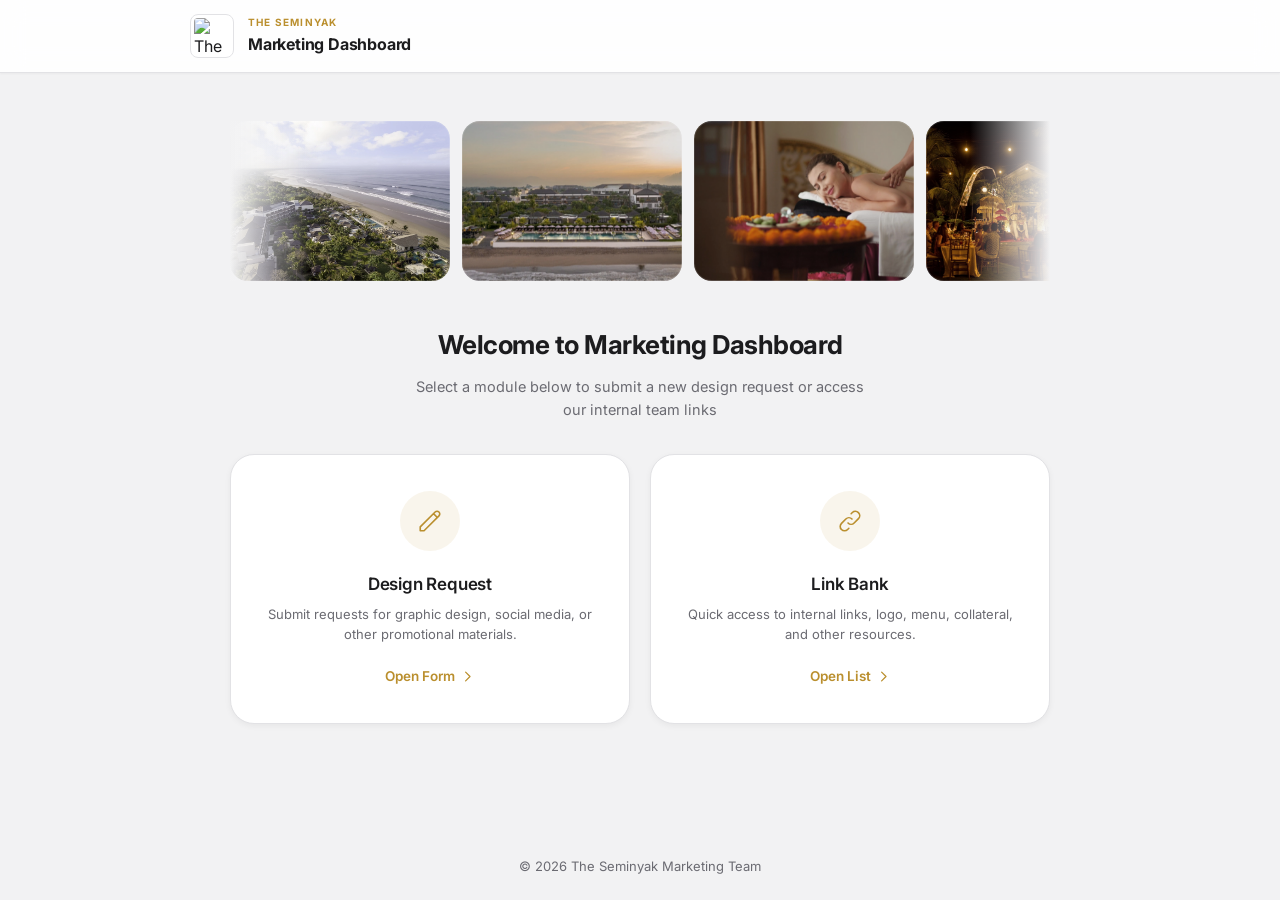
==== index.html @ 3591ff64 "Add files via upload" ====
<!DOCTYPE html>
<html lang="en">
<head>
  <meta charset="UTF-8">
  <meta name="viewport" content="width=device-width, initial-scale=1.0">
  <title>Home - Marketing The Seminyak</title>
  <link rel="preconnect" href="https://fonts.googleapis.com">
  <link href="https://fonts.googleapis.com/css2?family=Inter:wght@400;500;600;700&display=swap" rel="stylesheet">
  <link rel="stylesheet" href="styles.css">
  <style>
    .gallery-section {
      margin-bottom: 44px;
      overflow: hidden;
      position: relative;
    }

    .gallery-track {
      display: flex;
      gap: 12px;
      width: max-content;
      animation: marquee 28s linear infinite;
    }

    .gallery-track:hover {
      animation-play-state: paused;
    }

    @keyframes marquee {
      0%   { transform: translateX(0); }
      100% { transform: translateX(-50%); }
    }

    .gallery-card {
      flex-shrink: 0;
      width: 220px;
      height: 160px;
      border-radius: 18px;
      overflow: hidden;
      position: relative;
      cursor: pointer;
    }

    .gallery-card img {
      width: 100%;
      height: 100%;
      object-fit: cover;
      display: block;
      transition: transform 0.6s cubic-bezier(0.23, 1, 0.32, 1),
                  filter 0.6s ease;
      filter: saturate(0.85);
      will-change: transform;
    }

    .gallery-card:hover img {
      transform: scale(1.1);
      filter: saturate(1.15) brightness(1.05);
    }

    .gallery-card::after {
      content: '';
      position: absolute;
      inset: 0;
      border-radius: 18px;
      border: 1px solid rgba(255,255,255,0.12);
      pointer-events: none;
      transition: border-color 0.4s ease;
    }

    .gallery-card:hover::after {
      border-color: rgba(186,143,46,0.5);
    }

    .gallery-section::before,
    .gallery-section::after {
      content: '';
      position: absolute;
      top: 0; bottom: 0;
      width: 80px;
      z-index: 2;
      pointer-events: none;
    }

    .gallery-section::before {
      left: 0;
      background: linear-gradient(to right, var(--bg), transparent);
    }

    .gallery-section::after {
      right: 0;
      background: linear-gradient(to left, var(--bg), transparent);
    }

    .home-container {
      max-width: 820px;
      width: 100%;
      margin: 0 auto;
    }

    .home-header {
      margin-bottom: 32px;
      text-align: center;
    }

    .home-title {
      font-size: 26px;
      font-weight: 700;
      color: var(--text);
      letter-spacing: -0.5px;
      margin-bottom: 10px;
    }

    .home-subtitle {
      font-size: 14.5px;
      color: var(--text-muted);
      line-height: 1.6;
      max-width: 460px;
      margin: 0 auto;
    }

    .nav-grid {
      display: grid;
      grid-template-columns: repeat(2, 1fr);
      gap: 20px;
    }

    .nav-card {
      background: var(--surface);
      border-radius: var(--radius-xl);
      padding: 36px 28px;
      border: 1px solid var(--border);
      box-shadow: var(--shadow-sm);
      transition: all var(--transition);
      text-decoration: none;
      display: flex;
      flex-direction: column;
      align-items: center;
      text-align: center;
      cursor: pointer;
    }

    .nav-card:hover {
      border-color: var(--gold);
      box-shadow: var(--shadow-md);
      transform: translateY(-4px);
    }

    .nav-icon {
      width: 60px;
      height: 60px;
      border-radius: 50%;
      background: var(--gold-tint);
      color: var(--gold);
      display: flex;
      align-items: center;
      justify-content: center;
      margin-bottom: 20px;
      transition: all var(--transition);
    }

    .nav-card:hover .nav-icon {
      background: var(--gold);
      color: #fff;
    }

    .nav-card h2 {
      font-size: 17px;
      color: var(--text);
      margin-bottom: 8px;
      font-weight: 600;
      letter-spacing: -0.2px;
    }

    .nav-card p {
      font-size: 13px;
      color: var(--text-muted);
      margin-bottom: 22px;
      line-height: 1.5;
    }

    .action-text {
      font-size: 13.5px;
      font-weight: 600;
      color: var(--gold);
      display: flex;
      align-items: center;
      gap: 5px;
      margin-top: auto;
    }

    .nav-card:hover .action-text { color: var(--gold-hover); }

    @media (max-width: 600px) {
      .gallery-card { width: 160px; height: 120px; }
      .nav-grid { grid-template-columns: 1fr; }
      .home-title { font-size: 22px; }
    }
  </style>
</head>
<body>

  <header>
    <div class="header-content">
      <img src="https://cdn-5d8995b3f911c90950a6130b.closte.com/wp-content/uploads/2024/08/the-seminyak-logo-aug24v1.png" alt="The Seminyak Logo">
      <div class="brand-block">
        <span class="brand-eyebrow">The Seminyak</span>
        <span class="brand-name">Marketing Dashboard</span>
      </div>
    </div>
  </header>

  <main>
    <div class="home-container">

      <div class="gallery-section">
        <div class="gallery-track" id="galleryTrack"></div>
      </div>

      <div class="home-header">
        <h1 class="home-title">Welcome to Marketing Dashboard</h1>
        <p class="home-subtitle">Select a module below to submit a new design request or access our internal team links</p>
      </div>

      <div class="nav-grid">
        <a href="design.html" class="nav-card">
          <div class="nav-icon">
            <svg width="26" height="26" fill="none" viewBox="0 0 24 24" stroke="currentColor">
              <path stroke-linecap="round" stroke-linejoin="round" stroke-width="1.5" d="M15.232 5.232l3.536 3.536m-2.036-5.036a2.5 2.5 0 113.536 3.536L6.5 21.036H3v-3.572L16.732 3.732z" />
            </svg>
          </div>
          <h2>Design Request</h2>
          <p>Submit requests for graphic design, social media, or other promotional materials.</p>
          <span class="action-text">
            Open Form
            <svg width="15" height="15" fill="none" viewBox="0 0 24 24" stroke="currentColor"><path stroke-linecap="round" stroke-linejoin="round" stroke-width="2" d="M9 5l7 7-7 7"/></svg>
          </span>
        </a>

        <a href="link.html" class="nav-card">
          <div class="nav-icon">
            <svg width="26" height="26" fill="none" viewBox="0 0 24 24" stroke="currentColor">
              <path stroke-linecap="round" stroke-linejoin="round" stroke-width="1.5" d="M13.828 10.172a4 4 0 00-5.656 0l-4 4a4 4 0 105.656 5.656l1.102-1.101m-.758-4.899a4 4 0 005.656 0l4-4a4 4 0 00-5.656-5.656l-1.1 1.1" />
            </svg>
          </div>
          <h2>Link Bank</h2>
          <p>Quick access to internal links, logo, menu, collateral, and other resources.</p>
          <span class="action-text">
            Open List
            <svg width="15" height="15" fill="none" viewBox="0 0 24 24" stroke="currentColor"><path stroke-linecap="round" stroke-linejoin="round" stroke-width="2" d="M9 5l7 7-7 7"/></svg>
          </span>
        </a>
      </div>

    </div>
  </main>

  <footer>
    <span>&copy; 2026 The Seminyak Marketing Team</span>
  </footer>

  <div id="toast"></div>

  <script>
    const BASE_URL = 'https://ygyg17.github.io/Design-req/images/';
    const files = ['Image01.webp','Image02.webp','Image03.webp','Image04.webp','Image05.webp','Image06.webp','Image07.webp'];
    const track = document.getElementById('galleryTrack');

    [...files, ...files].forEach((file, i) => {
      const card = document.createElement('div');
      card.className = 'gallery-card';
      card.innerHTML = `<img src="${BASE_URL}${file}" alt="" loading="${i < 4 ? 'eager' : 'lazy'}">`;
      track.appendChild(card);
    });
  </script>

</body>
</html>
---- styles.css ----
/* ══════════════════════════════════════════════════════════════
   THE SEMINYAK — GRAPHIC DESIGN FORM
   styles.css
   ══════════════════════════════════════════════════════════════ */

/* ── Brand Tokens ─────────────────────────────────────────── */
:root {
  --bg:              #f2f2f3;
  --surface:         #ffffff;
  --surface-raised:  #fafafa;

  --text:            #1c1c1e;
  --text-muted:      #6b6b72;
  --text-subtle:     #a0a0a8;

  --border:          #e2e2e5;
  --border-focus:    #BA8F2E;

  --gold:            #BA8F2E;
  --gold-hover:      #9c7726;
  --gold-active:     #836320;
  --gold-tint:       rgba(186, 143, 46, 0.09);
  --gold-tint-hover: rgba(186, 143, 46, 0.16);
  --gold-shadow:     rgba(186, 143, 46, 0.28);

  --success:         #3a7d5a;
  --success-bg:      #edf3ef;
  --success-border:  #c4d9cc;
  --error:           #a03030;
  --error-bg:        #f5eded;
  --error-border:    #dbbfbf;
  --warning:         #7a6020;
  --warning-bg:      #f5f0e8;
  --warning-border:  #ddd0ae;

  --radius-sm:       8px;
  --radius:          12px;
  --radius-lg:       18px;
  --radius-xl:       24px;

  --shadow-xs: 0 1px 2px rgba(0,0,0,0.04);
  --shadow-sm: 0 2px 6px rgba(0,0,0,0.05);
  --shadow-md: 0 8px 24px rgba(0,0,0,0.06), 0 2px 6px rgba(0,0,0,0.04);

  --transition: 0.2s ease;
}

/* ── Reset ────────────────────────────────────────────────── */
*, *::before, *::after { box-sizing: border-box; margin: 0; padding: 0; }

body {
  font-family: 'Inter', system-ui, -apple-system, sans-serif;
  background-color: var(--bg);
  color: var(--text);
  line-height: 1.55;
  min-height: 100vh;
  display: flex;
  flex-direction: column;
  -webkit-font-smoothing: antialiased;
}

/* ── Header ───────────────────────────────────────────────── */
header {
  background: rgba(255, 255, 255, 0.92);
  backdrop-filter: blur(12px);
  -webkit-backdrop-filter: blur(12px);
  border-bottom: 1px solid var(--border);
  padding: 14px 5%;
  position: sticky;
  top: 0;
  z-index: 200;
  box-shadow: var(--shadow-xs);
}

.header-content {
  max-width: 900px;
  margin: 0 auto;
  display: flex;
  align-items: center;
  gap: 14px;
}

.header-content img {
  width: 44px;
  height: 44px;
  object-fit: contain;
  border-radius: var(--radius-sm);
  border: 1px solid var(--border);
  padding: 3px;
  background: var(--surface);
  flex-shrink: 0;
}

.brand-block {
  display: flex;
  flex-direction: column;
  gap: 1px;
}

.brand-eyebrow {
  font-size: 10px;
  font-weight: 700;
  text-transform: uppercase;
  letter-spacing: 1.2px;
  color: var(--gold);
}

.brand-name {
  font-size: 16px;
  font-weight: 700;
  color: var(--text);
  letter-spacing: -0.2px;
}

/* ── Main ─────────────────────────────────────────────────── */
main {
  flex: 1;
  padding: 48px 20px;
  display: flex;
  justify-content: center;
  align-items: flex-start;
}

/* ── Card ─────────────────────────────────────────────────── */
.card {
  background: var(--surface);
  width: 100%;
  max-width: 680px;
  padding: 44px 48px;
  border-radius: var(--radius-xl);
  box-shadow: var(--shadow-md);
  border: 1px solid rgba(0,0,0,0.04);
}

/* ── Card Heading ─────────────────────────────────────────── */
.card-heading {
  margin-bottom: 28px;
}

.card-title {
  font-size: 20px;
  font-weight: 600;
  color: var(--text);
  letter-spacing: -0.3px;
  line-height: 1.25;
  margin-bottom: 5px;
}

.card-subtitle {
  font-size: 13.5px;
  color: var(--text-muted);
  line-height: 1.5;
  font-weight: 400;
}

/* ── Notice ───────────────────────────────────────────────── */
.notice {
  background: var(--gold-tint);
  color: var(--gold-hover);
  padding: 14px 18px;
  border-radius: var(--radius);
  font-size: 13.5px;
  font-weight: 500;
  margin-bottom: 32px;
  border-left: 3px solid var(--gold);
  display: flex;
  align-items: center;
  gap: 10px;
  line-height: 1.45;
}

.notice svg { flex-shrink: 0; }

/* ── Form Layout ──────────────────────────────────────────── */
.form-row {
  display: grid;
  grid-template-columns: 1fr 1fr;
  gap: 0 20px;
}

.form-group {
  margin-bottom: 22px;
  position: relative;
}

label {
  display: block;
  font-size: 13px;
  font-weight: 600;
  color: var(--text);
  margin-bottom: 7px;
  letter-spacing: 0.1px;
}

.req { color: var(--error); margin-left: 1px; }

.field-hint {
  font-size: 12px;
  color: var(--text-muted);
  margin-bottom: 8px;
  margin-top: -2px;
}

.field-error {
  display: block;
  font-size: 12px;
  color: var(--error);
  font-weight: 500;
  margin-top: 5px;
  min-height: 16px;
}

/* ── Inputs ───────────────────────────────────────────────── */
input[type="text"],
input[type="email"],
input[type="date"],
input[type="password"],
textarea {
  width: 100%;
  padding: 12px 14px;
  border: 1.5px solid var(--border);
  border-radius: var(--radius);
  font-family: inherit;
  font-size: 14.5px;
  color: var(--text);
  background: var(--surface-raised);
  transition: border-color var(--transition), box-shadow var(--transition), background var(--transition);
  appearance: none;
  -webkit-appearance: none;
}

input:focus,
textarea:focus {
  border-color: var(--border-focus);
  background: var(--surface);
  outline: none;
  box-shadow: 0 0 0 3.5px var(--gold-tint);
}

input::placeholder,
textarea::placeholder { color: var(--text-subtle); }

textarea {
  resize: vertical;
  min-height: 110px;
  line-height: 1.6;
}

/* ── Select ───────────────────────────────────────────────── */
.select-wrapper {
  position: relative;
}

select {
  width: 100%;
  padding: 12px 38px 12px 14px;
  border: 1.5px solid var(--border);
  border-radius: var(--radius);
  font-family: inherit;
  font-size: 14.5px;
  color: var(--text);
  background: var(--surface-raised);
  cursor: pointer;
  appearance: none;
  -webkit-appearance: none;
  transition: border-color var(--transition), box-shadow var(--transition), background var(--transition);
}

select:focus {
  border-color: var(--border-focus);
  background: var(--surface);
  outline: none;
  box-shadow: 0 0 0 3.5px var(--gold-tint);
}

.select-arrow {
  position: absolute;
  right: 12px;
  top: 50%;
  transform: translateY(-50%);
  pointer-events: none;
  color: var(--text-muted);
}

/* ── File Upload ──────────────────────────────────────────── */
.file-drop-area {
  position: relative;
  display: flex;
  flex-direction: column;
  align-items: center;
  justify-content: center;
  gap: 4px;
  padding: 30px 20px;
  border: 2px dashed var(--border);
  border-radius: var(--radius-lg);
  background: var(--surface-raised);
  transition: all var(--transition);
  cursor: pointer;
  text-align: center;
}

.file-drop-area:hover,
.file-drop-area.dragover {
  border-color: var(--gold);
  background: var(--gold-tint);
}

.file-drop-area.has-file {
  border-style: solid;
  border-color: var(--gold);
  background: var(--gold-tint);
}

.file-drop-area input[type="file"] {
  position: absolute;
  inset: 0;
  width: 100%;
  height: 100%;
  opacity: 0;
  cursor: pointer;
  border: none;
  padding: 0;
  border-radius: 0;
  background: transparent;
  box-shadow: none;
}

.file-icon {
  color: var(--gold);
  margin-bottom: 4px;
  line-height: 1;
}

.file-msg {
  font-size: 14px;
  font-weight: 600;
  color: var(--gold);
  word-break: break-all;
}

.file-submsg {
  font-size: 12px;
  color: var(--text-muted);
}

/* ── Button ───────────────────────────────────────────────── */
button {
  background: var(--gold);
  color: #fff;
  border: none;
  padding: 14px 20px;
  border-radius: var(--radius);
  font-family: inherit;
  font-size: 15px;
  font-weight: 600;
  cursor: pointer;
  display: inline-flex;
  align-items: center;
  justify-content: center;
  gap: 8px;
  width: 100%;
  margin-top: 8px;
  transition: background var(--transition), transform var(--transition), box-shadow var(--transition);
  box-shadow: 0 3px 12px var(--gold-shadow);
  letter-spacing: 0.1px;
}

button:hover:not(:disabled) {
  background: var(--gold-hover);
  transform: translateY(-1px);
  box-shadow: 0 5px 16px var(--gold-shadow);
}

button:active:not(:disabled) {
  background: var(--gold-active);
  transform: translateY(0);
}

button:disabled {
  opacity: 0.65;
  cursor: not-allowed;
  transform: none !important;
}

.btn-outline {
  background: transparent;
  color: var(--text);
  border: 1.5px solid var(--border);
  box-shadow: none;
  font-size: 13.5px;
  padding: 9px 16px;
  width: auto;
  margin-top: 0;
}

.btn-outline:hover:not(:disabled) {
  background: var(--surface-raised);
  border-color: var(--text-muted);
  transform: none;
  box-shadow: none;
}

.logout-btn {
  color: var(--error);
  border-color: var(--error-border);
  background: var(--error-bg);
}

.logout-btn:hover:not(:disabled) {
  background: #ede4e4;
  border-color: #c9a8a8;
}

.btn-action {
  background: var(--gold-tint);
  color: var(--gold-hover);
  border: 1.5px solid rgba(186, 143, 46, 0.25);
  box-shadow: none;
  font-size: 12.5px;
  font-weight: 600;
  padding: 6px 12px;
  border-radius: var(--radius-sm);
  width: auto;
  margin-top: 0;
}

.btn-action:hover:not(:disabled) {
  background: var(--gold-tint-hover);
  transform: none;
  box-shadow: none;
}

.link-btn {
  background: none;
  color: var(--gold);
  border: none;
  box-shadow: none;
  padding: 0;
  width: auto;
  margin: 0;
  font-size: inherit;
  font-weight: 600;
  text-decoration: underline;
  display: inline;
  cursor: pointer;
}

.link-btn:hover { color: var(--gold-hover); transform: none; box-shadow: none; }

/* ── Spinner ──────────────────────────────────────────────── */
.spinner {
  display: none;
  width: 17px;
  height: 17px;
  border: 2.5px solid rgba(255,255,255,0.35);
  border-radius: 50%;
  border-top-color: #fff;
  animation: spin 0.75s linear infinite;
  flex-shrink: 0;
}

@keyframes spin { to { transform: rotate(360deg); } }

/* ── Toast ────────────────────────────────────────────────── */
#toast {
  position: fixed;
  bottom: -100px;
  left: 50%;
  transform: translateX(-50%);
  background: #18181b;
  color: #fff;
  padding: 13px 22px;
  border-radius: 50px;
  font-size: 13.5px;
  font-weight: 500;
  box-shadow: 0 8px 28px rgba(0,0,0,0.18);
  transition: bottom 0.38s cubic-bezier(0.68, -0.55, 0.265, 1.55);
  z-index: 1000;
  white-space: nowrap;
}

#toast.show    { bottom: 28px; }
#toast.success { background: var(--success); }
#toast.error   { background: var(--error); }

/* ── Footer ───────────────────────────────────────────────── */
footer {
  text-align: center;
  padding: 24px;
  color: var(--text-muted);
  font-size: 13px;
  display: flex;
  align-items: center;
  justify-content: center;
  gap: 16px;
}

footer a {
  color: var(--gold);
  text-decoration: none;
  font-weight: 600;
}

footer a:hover { text-decoration: underline; }

/* ═══════════════════════════════════════════════════════════
   ADMIN DASHBOARD
   ══════════════════════════════════════════════════════════ */

/* ── Login Card ───────────────────────────────────────────── */
.login-card {
  max-width: 440px;
  margin: 0 auto;
}

/* ── Dashboard Card ───────────────────────────────────────── */
.dashboard-card {
  max-width: 1040px;
  padding: 36px 40px;
}

.dashboard-header {
  display: flex;
  align-items: flex-start;
  justify-content: space-between;
  gap: 16px;
  margin-bottom: 24px;
  flex-wrap: wrap;
}

.dashboard-title {
  font-size: 18px;
  font-weight: 600;
  color: var(--text);
  letter-spacing: -0.2px;
  margin-bottom: 2px;
}

.dashboard-subtitle {
  font-size: 13px;
  color: var(--text-muted);
}

.dashboard-controls {
  display: flex;
  align-items: center;
  gap: 10px;
  flex-wrap: wrap;
}

.filter-select {
  width: 160px;
}

.filter-select select {
  padding: 9px 36px 9px 12px;
  font-size: 13.5px;
  border-radius: var(--radius-sm);
}

/* ── Stats Strip ──────────────────────────────────────────── */
.stats-strip {
  display: flex;
  gap: 10px;
  margin-bottom: 20px;
  flex-wrap: wrap;
}

.stat-pill {
  display: flex;
  align-items: center;
  gap: 8px;
  padding: 8px 16px;
  border-radius: 50px;
  font-size: 13px;
  font-weight: 600;
  border: 1.5px solid;
}

.stat-pill--all     { background: var(--surface-raised); border-color: var(--border); color: var(--text-muted); }
.stat-pill--pending { background: var(--warning-bg); border-color: var(--warning-border); color: var(--warning); }
.stat-pill--done    { background: var(--success-bg); border-color: var(--success-border); color: var(--success); }

.stat-num   { font-size: 16px; font-weight: 700; }
.stat-label { font-size: 12px; font-weight: 500; opacity: 0.85; }

/* ── Table ────────────────────────────────────────────────── */
.table-wrapper {
  overflow-x: auto;
  border-radius: var(--radius-lg);
  border: 1px solid var(--border);
}

table {
  width: 100%;
  border-collapse: collapse;
  font-size: 13.5px;
  white-space: nowrap;
}

thead tr {
  background: var(--bg);
}

th, td {
  padding: 12px 16px;
  text-align: left;
  border-bottom: 1px solid var(--border);
}

th {
  font-size: 11.5px;
  font-weight: 700;
  text-transform: uppercase;
  letter-spacing: 0.6px;
  color: var(--text-muted);
}

tbody tr:last-child td { border-bottom: none; }

tbody tr:hover { background: var(--surface-raised); }

.table-state {
  text-align: center;
  padding: 36px 20px !important;
  color: var(--text-muted);
  font-size: 14px;
  white-space: normal;
  display: table-cell;
}

.table-state--error { color: var(--error); }

.table-hint {
  font-size: 12px;
  color: var(--text-subtle);
  margin-bottom: 10px;
}

.row-actions {
  display: flex;
  align-items: center;
  gap: 8px;
  flex-wrap: nowrap;
}

.action-cell { white-space: nowrap; }

/* ── Requester Cell ───────────────────────────────────────── */
.requester-cell {
  display: flex;
  flex-direction: column;
  gap: 2px;
}

.requester-name {
  font-weight: 600;
  color: var(--text);
}

.requester-email {
  font-size: 12px;
  color: var(--text-muted);
}

/* ── Date Cell ────────────────────────────────────────────── */
.date-cell { color: var(--text-muted); font-size: 13px; }

.date-cell.overdue { color: var(--error); font-weight: 600; }

/* ── Note Cell ────────────────────────────────────────────── */
.note-text {
  display: block;
  max-width: 240px;
  white-space: normal;
  word-break: break-word;
  font-size: 13px;
  color: var(--text-muted);
  line-height: 1.45;
}

/* ── File Link ────────────────────────────────────────────── */
.file-link {
  display: inline-flex;
  align-items: center;
  gap: 5px;
  color: var(--gold);
  text-decoration: none;
  font-weight: 600;
  font-size: 13px;
}

.file-link:hover { color: var(--gold-hover); text-decoration: underline; }

/* ── Badges ───────────────────────────────────────────────── */
.badge {
  display: inline-block;
  padding: 3px 10px;
  border-radius: 50px;
  font-size: 11.5px;
  font-weight: 700;
  letter-spacing: 0.2px;
  border: 1px solid;
}

.badge--pending {
  background: var(--warning-bg);
  color: var(--warning);
  border-color: var(--warning-border);
}

.badge--done {
  background: var(--success-bg);
  color: var(--success);
  border-color: var(--success-border);
}

/* ── Done Check ───────────────────────────────────────────── */
.done-check {
  display: inline-flex;
  align-items: center;
  gap: 5px;
  font-size: 12.5px;
  font-weight: 600;
  color: var(--success);
}

/* ── Loading Dots ─────────────────────────────────────────── */
.loading-dots {
  display: inline-flex;
  gap: 4px;
  margin-right: 8px;
  vertical-align: middle;
}

.loading-dots span {
  display: inline-block;
  width: 6px;
  height: 6px;
  background: var(--gold);
  border-radius: 50%;
  animation: bounce 1.2s infinite ease-in-out;
}

.loading-dots span:nth-child(2) { animation-delay: 0.15s; }
.loading-dots span:nth-child(3) { animation-delay: 0.3s; }

@keyframes bounce {
  0%, 80%, 100% { transform: scale(0.7); opacity: 0.5; }
  40%            { transform: scale(1);   opacity: 1; }
}

/* ── Error Field (Login) ──────────────────────────────────── */
#loginError {
  display: block;
  font-size: 13px;
  color: var(--error);
  font-weight: 500;
  margin-bottom: 10px;
  min-height: 18px;
}

/* ═══════════════════════════════════════════════════════════
   ADMIN HUB — extracted from inline styles
   ══════════════════════════════════════════════════════════ */

/* ── Header (admin variant) ──────────────────────────────── */
.admin-header-row {
  justify-content: space-between;
  width: 100%;
  max-width: 1040px;
}

.admin-header-brand {
  display: flex;
  align-items: center;
  gap: 14px;
}

.admin-clock {
  text-align: right;
  line-height: 1.4;
  display: flex;
  flex-direction: column;
  justify-content: center;
}

.admin-clock-date {
  font-size: 11px;
  font-weight: 600;
  color: var(--text-muted);
  text-transform: uppercase;
  letter-spacing: 0.5px;
}

.admin-clock-time {
  font-family: 'JetBrains Mono', monospace;
  font-size: 14px;
  font-weight: 700;
  color: var(--gold);
}

.admin-main { padding-top: 32px; }

.admin-dashboard-card { max-width: 1040px; width: 100%; }

/* ── Tab Bar ──────────────────────────────────────────────── */
.admin-tab-bar {
  display: flex;
  gap: 10px;
  margin-bottom: 28px;
  border-bottom: 1px solid var(--border);
  padding-bottom: 16px;
  flex-wrap: wrap;
}

.tab-btn {
  background: transparent;
  color: var(--text);
  border-color: var(--border);
  transition: background var(--transition), color var(--transition), border-color var(--transition);
}

.tab-btn--active {
  background: var(--gold) !important;
  color: #fff !important;
  border-color: var(--gold) !important;
}

.admin-logout-btn { margin-left: auto; }

/* ── Table variants ───────────────────────────────────────── */
.admin-table--clickable { cursor: pointer; }
.admin-table--static    { cursor: default; }

/* ── Link Bank ────────────────────────────────────────────── */
.link-bank-view { display: none; }

.link-form-panel {
  background: var(--surface-raised);
  border: 1px solid var(--border);
  border-radius: var(--radius);
  padding: 24px;
  margin-bottom: 28px;
}

.link-form-title {
  font-size: 15px;
  margin-bottom: 16px;
  display: flex;
  align-items: center;
  gap: 8px;
}

.title-accent-bar {
  display: block;
  width: 4px;
  height: 16px;
  background: var(--gold);
  border-radius: 2px;
}

.link-cat-row { display: flex; gap: 8px; }

.link-cat-add-btn { padding: 0 14px; width: auto; }

.link-url-group { margin-bottom: 16px; }

.link-form-actions {
  display: flex;
  gap: 10px;
  align-items: center;
}

.btn-inline { width: auto; padding: 10px 24px; margin-top: 0; }

.link-bank-header { margin-bottom: 16px; }

.link-filter-bar {
  display: flex;
  gap: 8px;
  flex-wrap: wrap;
  margin-bottom: 20px;
}

.link-tab-btn {
  transition: background var(--transition), color var(--transition), border-color var(--transition);
}

.link-tab-btn--active {
  background: var(--gold-tint) !important;
  color: var(--gold-hover) !important;
  border-color: rgba(186, 143, 46, 0.3) !important;
}

.link-url-cell {
  max-width: 260px;
  overflow: hidden;
  text-overflow: ellipsis;
  display: inline-block;
  white-space: nowrap;
}

.btn-action--copied {
  background: var(--success-bg) !important;
  color: var(--success) !important;
}

/* ── Modal ────────────────────────────────────────────────── */
.modal-overlay {
  display: none;
  position: fixed;
  inset: 0;
  background: rgba(0, 0, 0, 0.45);
  z-index: 500;
  align-items: center;
  justify-content: center;
  padding: 20px;
}

.modal-overlay.is-open { display: flex; }

.modal {
  background: var(--surface);
  border-radius: 18px;
  width: 100%;
  max-width: 560px;
  max-height: 90vh;
  overflow-y: auto;
  box-shadow: 0 24px 64px rgba(0, 0, 0, 0.18);
}

.modal-header {
  display: flex;
  align-items: flex-start;
  justify-content: space-between;
  gap: 16px;
  padding: 24px 28px 20px;
  border-bottom: 1px solid var(--border);
}

.modal-header-info { flex: 1; min-width: 0; }

.modal-title {
  font-size: 16px;
  font-weight: 600;
  color: var(--text);
  margin-bottom: 3px;
  white-space: nowrap;
  overflow: hidden;
  text-overflow: ellipsis;
}

.modal-meta { font-size: 12.5px; color: var(--text-muted); }

.modal-close-btn {
  padding: 4px;
  border: none;
  box-shadow: none;
  border-radius: 6px;
  cursor: pointer;
  background: transparent;
  color: var(--text-muted);
  width: auto;
  margin: 0;
  transition: background var(--transition), color var(--transition);
}

.modal-close-btn:hover {
  background: var(--surface-raised);
  color: var(--text);
  transform: none;
  box-shadow: none;
}

.modal-body {
  padding: 24px 28px;
  display: flex;
  flex-direction: column;
  gap: 20px;
}

.modal-grid {
  display: grid;
  grid-template-columns: 1fr 1fr;
  gap: 20px 24px;
}

.modal-field {
  display: flex;
  flex-direction: column;
  gap: 5px;
}

.modal-field-label {
  font-size: 11px;
  font-weight: 700;
  text-transform: uppercase;
  letter-spacing: 0.8px;
  color: var(--text-muted);
}

.modal-field-value {
  font-size: 14px;
  color: var(--text);
  word-break: break-word;
}

.modal-notes-value { line-height: 1.6; white-space: pre-wrap; }

.modal-files-field {
  display: none;
  flex-direction: column;
  gap: 5px;
}

.modal-file-list {
  display: flex;
  flex-direction: column;
  gap: 6px;
}

.modal-footer {
  display: flex;
  align-items: center;
  justify-content: space-between;
  gap: 12px;
  padding: 16px 28px 24px;
  border-top: 1px solid var(--border);
  flex-wrap: wrap;
}

.modal-footer-actions {
  display: flex;
  gap: 10px;
  flex-wrap: wrap;
}

.btn-delete {
  display: inline-flex;
  align-items: center;
  gap: 6px;
  background: transparent;
  color: var(--error);
  border: 1.5px solid var(--error-border);
  box-shadow: none;
  font-size: 12.5px;
  font-weight: 600;
  padding: 6px 12px;
  border-radius: var(--radius-sm);
  width: auto;
  margin: 0;
  transition: background var(--transition), transform var(--transition), box-shadow var(--transition);
}

.btn-delete:hover:not(:disabled) {
  background: var(--error-bg);
  transform: none;
  box-shadow: none;
}

/* ── Confirm Dialog ───────────────────────────────────────── */
.confirm-overlay {
  display: none;
  position: fixed;
  inset: 0;
  background: rgba(0, 0, 0, 0.55);
  z-index: 600;
  align-items: center;
  justify-content: center;
  padding: 20px;
}

.confirm-overlay.is-open { display: flex; }

.confirm-box {
  background: var(--surface);
  border-radius: 14px;
  width: 100%;
  max-width: 400px;
  padding: 28px;
  box-shadow: 0 24px 64px rgba(0, 0, 0, 0.2);
}

.confirm-icon {
  width: 44px;
  height: 44px;
  background: var(--error-bg);
  border-radius: 50%;
  display: flex;
  align-items: center;
  justify-content: center;
  margin-bottom: 16px;
  color: var(--error);
}

.confirm-title {
  font-size: 16px;
  font-weight: 600;
  color: var(--text);
  margin-bottom: 6px;
}

.confirm-text {
  font-size: 13.5px;
  color: var(--text-muted);
  line-height: 1.55;
  margin-bottom: 24px;
}

.confirm-actions {
  display: flex;
  gap: 10px;
  justify-content: flex-end;
}

.confirm-actions .btn-outline { padding: 10px 18px; }

.confirm-delete-btn {
  padding: 10px 18px;
  background: var(--error);
  color: #fff;
  border: none;
}

.confirm-delete-btn .spinner { border-top-color: #fff; }

/* ═══════════════════════════════════════════════════════════
   RESPONSIVE
   ══════════════════════════════════════════════════════════ */

@media (max-width: 720px) {
  .card {
    padding: 28px 24px;
    border-radius: var(--radius-lg);
  }

  .dashboard-card {
    padding: 24px 20px;
  }

  .form-row {
    grid-template-columns: 1fr;
  }

  .card-title { font-size: 22px; }

  .dashboard-header {
    flex-direction: column;
    align-items: flex-start;
  }

  .dashboard-controls {
    width: 100%;
  }

  .filter-select { width: 100%; }
  .btn-outline   { flex: 1; }

  .admin-header-row { flex-wrap: wrap; gap: 10px; }
  .modal-grid { grid-template-columns: 1fr; }
}

@media (max-width: 480px) {
  main { padding: 24px 14px; }
  .header-content img { width: 38px; height: 38px; }
  .brand-name { font-size: 15px; }
  footer { flex-direction: column; gap: 6px; }
}
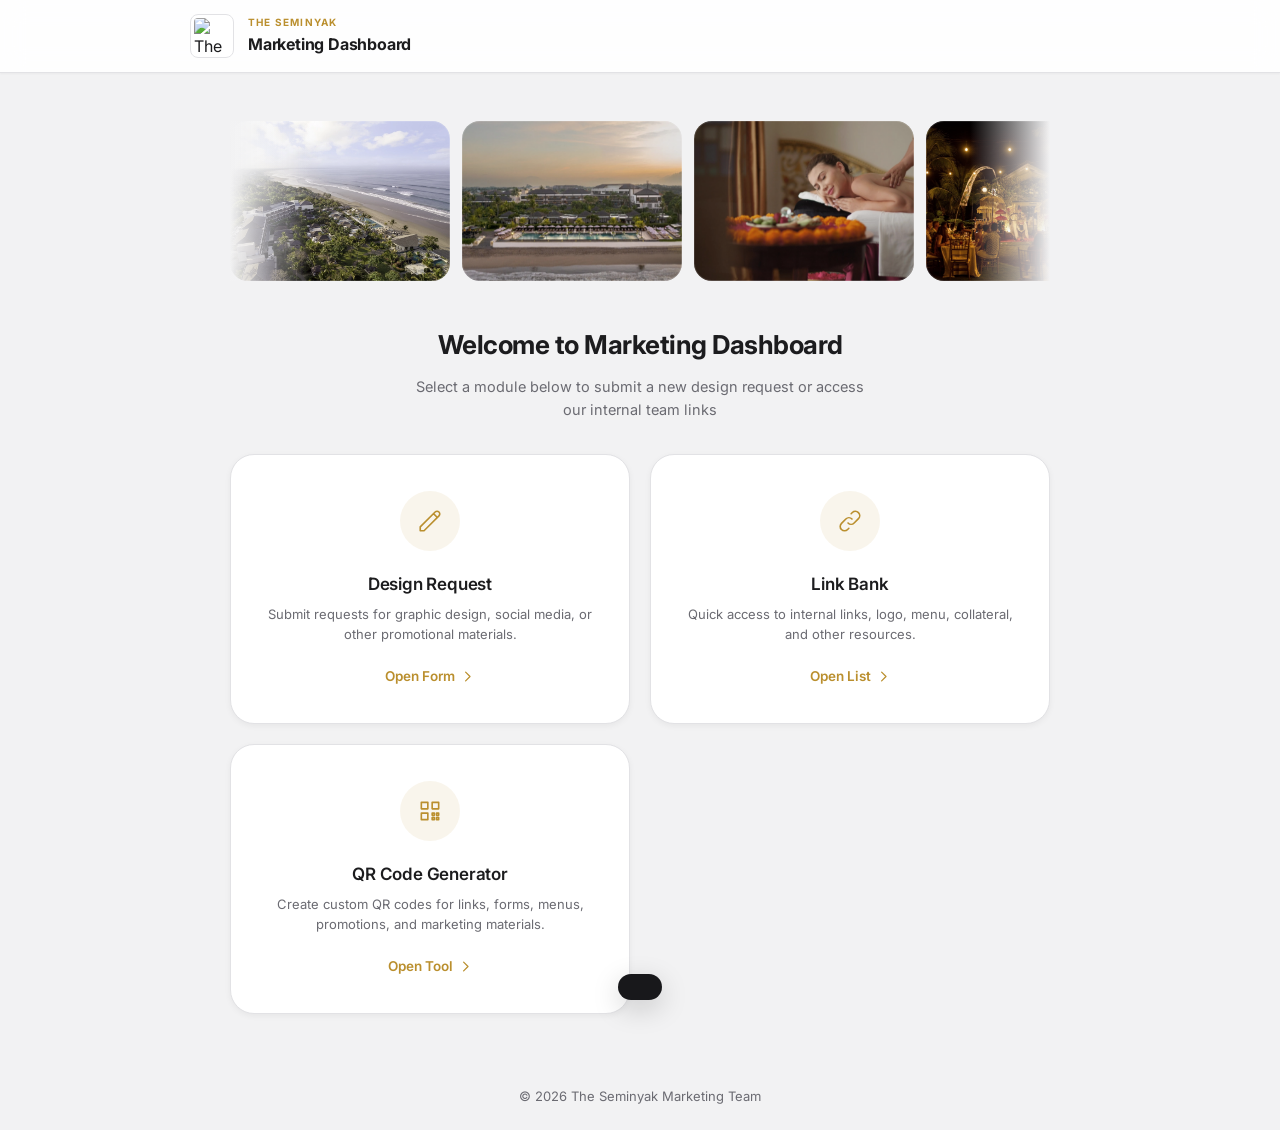
==== commit 617271ec: "Update index.html" ====
--- a/index.html
+++ b/index.html
@@ -248,6 +248,28 @@
             <svg width="15" height="15" fill="none" viewBox="0 0 24 24" stroke="currentColor"><path stroke-linecap="round" stroke-linejoin="round" stroke-width="2" d="M9 5l7 7-7 7"/></svg>
           </span>
         </a>
+
+        <a href="qr-generator.html" class="nav-card">
+  <div class="nav-icon">
+    <svg width="26" height="26" fill="none" viewBox="0 0 24 24" stroke="currentColor">
+      <path stroke-linecap="round" stroke-linejoin="round" stroke-width="1.5"
+        d="M4 4h6v6H4V4zM14 4h6v6h-6V4zM4 14h6v6H4v-6z" />
+      <path stroke-linecap="round" stroke-linejoin="round" stroke-width="1.5"
+        d="M14 14h2v2h-2v-2zM18 14h2v2h-2v-2zM14 18h2v2h-2v-2zM18 18h2v2h-2v-2z" />
+    </svg>
+  </div>
+
+  <h2>QR Code Generator</h2>
+
+  <p>Create custom QR codes for links, forms, menus, promotions, and marketing materials.</p>
+
+  <span class="action-text">
+    Open Tool
+    <svg width="15" height="15" fill="none" viewBox="0 0 24 24" stroke="currentColor">
+      <path stroke-linecap="round" stroke-linejoin="round" stroke-width="2" d="M9 5l7 7-7 7"/>
+    </svg>
+  </span>
+</a>
       </div>
 
     </div>
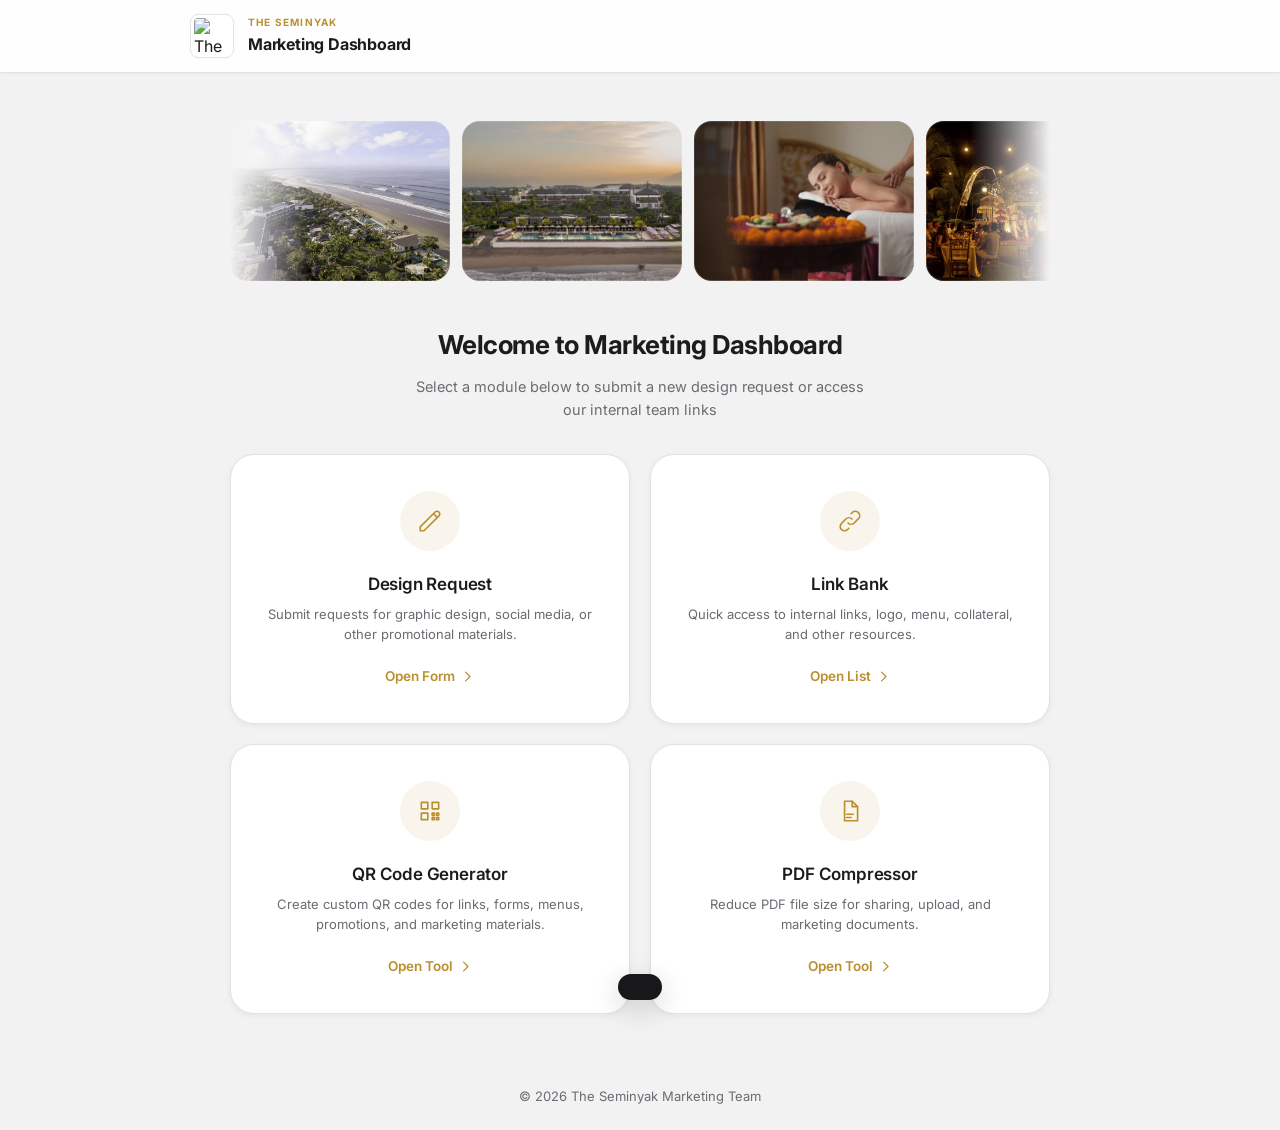
==== commit 7a823a30: "Update index.html" ====
--- a/index.html
+++ b/index.html
@@ -270,6 +270,26 @@
     </svg>
   </span>
 </a>
+
+<a href="pdf-compressor.html" class="nav-card">
+  <div class="nav-icon">
+    <svg width="26" height="26" fill="none" viewBox="0 0 24 24" stroke="currentColor">
+      <path stroke-linecap="round" stroke-linejoin="round" stroke-width="1.5" d="M7 3h7l5 5v13H7V3z" />
+      <path stroke-linecap="round" stroke-linejoin="round" stroke-width="1.5" d="M14 3v5h5M9 15h6M9 18h4" />
+    </svg>
+  </div>
+
+  <h2>PDF Compressor</h2>
+
+  <p>Reduce PDF file size for sharing, upload, and marketing documents.</p>
+
+  <span class="action-text">
+    Open Tool
+    <svg width="15" height="15" fill="none" viewBox="0 0 24 24" stroke="currentColor">
+      <path stroke-linecap="round" stroke-linejoin="round" stroke-width="2" d="M9 5l7 7-7 7"/>
+    </svg>
+  </span>
+</a>
       </div>
 
     </div>
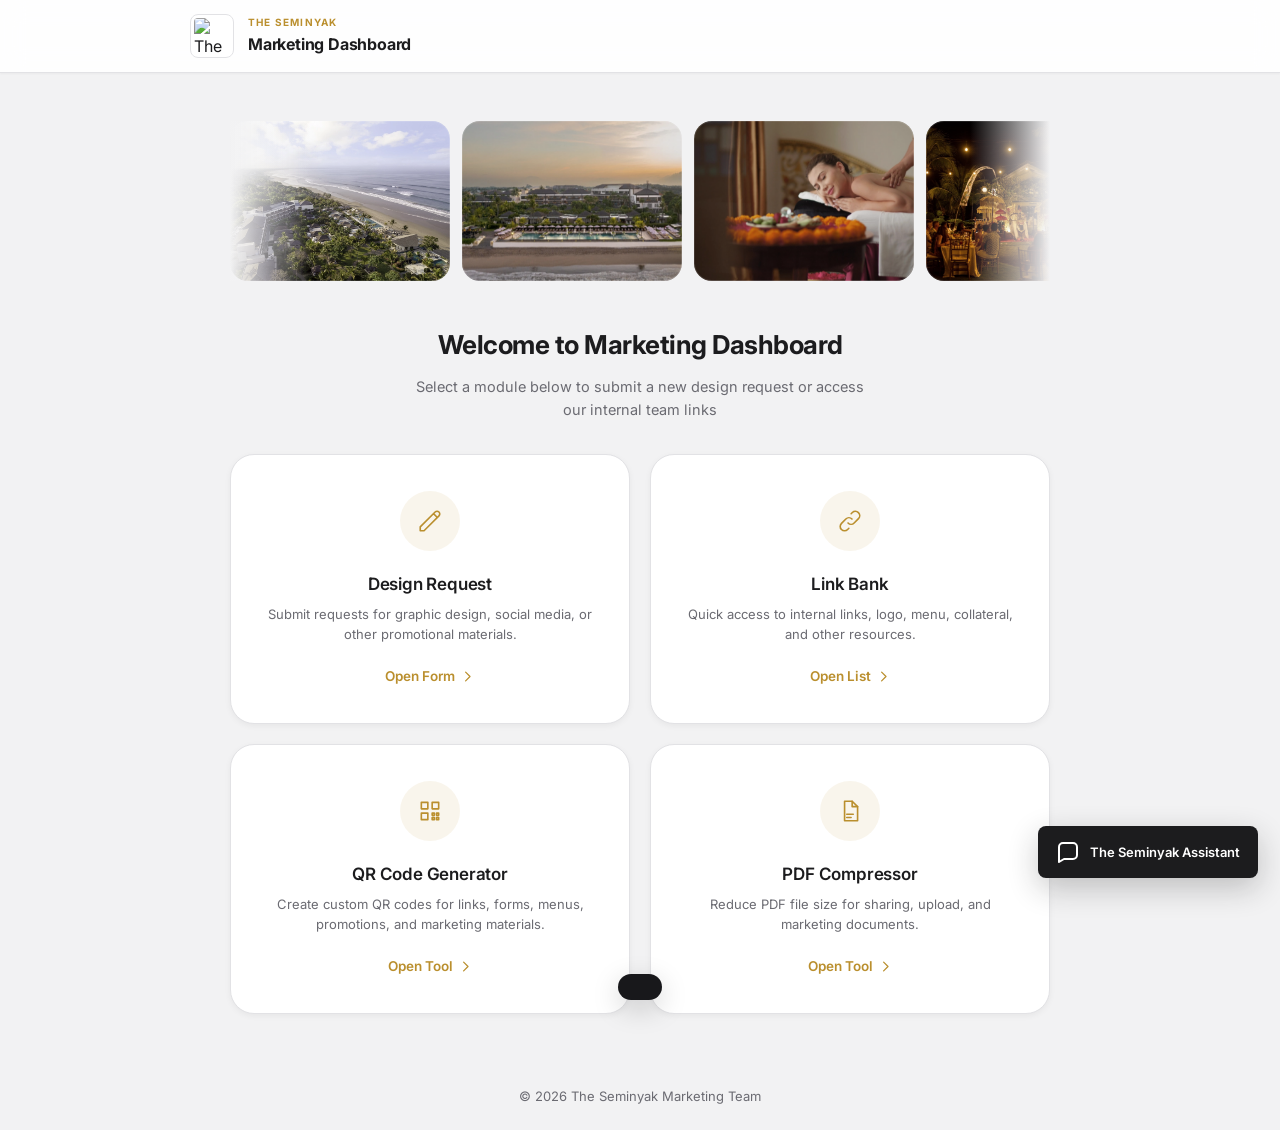
==== commit ccd9c1ec: "Add files via upload" ====
--- a/index.html
+++ b/index.html
@@ -314,5 +314,8 @@
     });
   </script>
 
+  <script src="config.js"></script>
+  <script src="ai-widget.js"></script>
+
 </body>
 </html>
--- a/styles.css
+++ b/styles.css
@@ -1167,3 +1167,230 @@
   .brand-name { font-size: 15px; }
   footer { flex-direction: column; gap: 6px; }
 }
+
+/* The Seminyak Assistant */
+.ai-assistant,
+.ai-assistant * {
+  box-sizing: border-box;
+  letter-spacing: 0;
+}
+
+.ai-assistant {
+  position: fixed;
+  z-index: 10000;
+  right: 22px;
+  bottom: 22px;
+  font-family: 'Inter', Arial, sans-serif;
+  color: #1c1c1e;
+}
+
+.ai-launcher {
+  min-height: 52px;
+  display: flex;
+  align-items: center;
+  justify-content: center;
+  gap: 10px;
+  padding: 0 18px;
+  border: 0;
+  border-radius: 8px;
+  background: #1c1c1e;
+  color: #fff;
+  box-shadow: 0 10px 30px rgba(28, 28, 30, 0.24);
+  font: inherit;
+  font-size: 13px;
+  font-weight: 600;
+  cursor: pointer;
+  transition: transform 160ms ease, background 160ms ease;
+}
+
+.ai-launcher:hover { background: #303033; transform: translateY(-1px); }
+.ai-launcher:focus-visible,
+.ai-close:focus-visible,
+.ai-send:focus-visible,
+.ai-suggestions button:focus-visible,
+.ai-input:focus-visible { outline: 3px solid rgba(186, 143, 46, 0.35); outline-offset: 2px; }
+.ai-launcher-close { display: none; }
+.ai-assistant.is-open .ai-launcher-chat,
+.ai-assistant.is-open .ai-launcher span { display: none; }
+.ai-assistant.is-open .ai-launcher-close { display: block; }
+.ai-assistant.is-open .ai-launcher { width: 52px; padding: 0; margin-left: auto; }
+
+.ai-panel {
+  position: absolute;
+  right: 0;
+  bottom: 64px;
+  width: min(380px, calc(100vw - 28px));
+  height: min(610px, calc(100vh - 110px));
+  min-height: 420px;
+  overflow: hidden;
+  border: 1px solid #e4e4e7;
+  border-radius: 8px;
+  background: #fff;
+  box-shadow: 0 20px 55px rgba(28, 28, 30, 0.2);
+}
+
+.ai-panel:not([hidden]) { display: flex; flex-direction: column; animation: ai-panel-in 180ms ease-out; }
+@keyframes ai-panel-in { from { opacity: 0; transform: translateY(8px); } to { opacity: 1; transform: translateY(0); } }
+
+.ai-header {
+  min-height: 68px;
+  flex: 0 0 auto;
+  display: flex;
+  align-items: center;
+  gap: 11px;
+  padding: 12px 14px;
+  border-bottom: 1px solid #ececef;
+  background: #fff;
+}
+
+.ai-avatar {
+  width: 40px;
+  height: 40px;
+  flex: 0 0 40px;
+  display: grid;
+  place-items: center;
+  border-radius: 50%;
+  background: #ba8f2e;
+  color: #fff;
+  font-family: Georgia, serif;
+  font-size: 20px;
+  font-weight: 700;
+}
+
+.ai-heading { min-width: 0; flex: 1; display: flex; flex-direction: column; gap: 3px; }
+.ai-heading strong { overflow: hidden; color: #1c1c1e; font-size: 14px; line-height: 1.25; text-overflow: ellipsis; white-space: nowrap; }
+.ai-heading span { display: flex; align-items: center; gap: 6px; color: #71717a; font-size: 11.5px; }
+.ai-heading i { width: 7px; height: 7px; border-radius: 50%; background: #22a06b; }
+
+.ai-close {
+  width: 36px;
+  height: 36px;
+  flex: 0 0 36px;
+  display: grid;
+  place-items: center;
+  padding: 0;
+  border: 0;
+  border-radius: 6px;
+  background: transparent;
+  color: #71717a;
+  cursor: pointer;
+}
+.ai-close:hover { background: #f4f4f5; color: #1c1c1e; }
+
+.ai-messages {
+  flex: 1 1 auto;
+  min-height: 0;
+  overflow-y: auto;
+  display: flex;
+  flex-direction: column;
+  gap: 12px;
+  padding: 18px 14px;
+  background: #f7f7f8;
+  scrollbar-width: thin;
+}
+
+.ai-message-row { display: flex; width: 100%; }
+.ai-message-user { justify-content: flex-end; }
+.ai-bubble {
+  max-width: 84%;
+  padding: 10px 12px;
+  border: 1px solid #e4e4e7;
+  border-radius: 8px;
+  background: #fff;
+  color: #303033;
+  font-size: 13px;
+  line-height: 1.55;
+  overflow-wrap: anywhere;
+  white-space: pre-wrap;
+}
+.ai-message-user .ai-bubble { border-color: #1c1c1e; background: #1c1c1e; color: #fff; }
+.ai-message-error .ai-bubble { border-color: #f1c7c7; background: #fff5f5; color: #9f2d2d; }
+.ai-bubble p { margin: 0; }
+.ai-bubble p + p { margin-top: 8px; }
+.ai-bubble br + p { margin-top: 2px; }
+.ai-bubble ul { margin: 7px 0; padding-left: 19px; }
+.ai-bubble li + li { margin-top: 5px; }
+.ai-bubble strong { font-weight: 700; color: inherit; }
+.ai-bubble a { color: #8a6519; font-weight: 600; text-decoration: underline; text-underline-offset: 2px; overflow-wrap: anywhere; }
+.ai-bubble a:hover { color: #5f4613; }
+
+.ai-typing { display: flex; align-items: center; gap: 4px; min-height: 38px; }
+.ai-typing span { width: 6px; height: 6px; border-radius: 50%; background: #8a8a91; animation: ai-dot 1.1s infinite ease-in-out; }
+.ai-typing span:nth-child(2) { animation-delay: 140ms; }
+.ai-typing span:nth-child(3) { animation-delay: 280ms; }
+@keyframes ai-dot { 0%, 60%, 100% { opacity: .35; transform: translateY(0); } 30% { opacity: 1; transform: translateY(-3px); } }
+
+.ai-suggestions {
+  flex: 0 0 auto;
+  display: flex;
+  gap: 7px;
+  overflow-x: auto;
+  padding: 10px 12px 5px;
+  border-top: 1px solid #ececef;
+  background: #fff;
+  scrollbar-width: none;
+}
+.ai-suggestions[hidden] { display: none; }
+.ai-suggestions::-webkit-scrollbar { display: none; }
+.ai-suggestions button {
+  min-height: 34px;
+  flex: 0 0 auto;
+  padding: 7px 10px;
+  border: 1px solid rgba(186, 143, 46, 0.45);
+  border-radius: 6px;
+  background: rgba(186, 143, 46, 0.07);
+  color: #76591d;
+  font: inherit;
+  font-size: 11.5px;
+  cursor: pointer;
+}
+.ai-suggestions button:hover { background: rgba(186, 143, 46, 0.14); }
+
+.ai-form { flex: 0 0 auto; display: flex; align-items: flex-end; gap: 8px; padding: 10px 12px; background: #fff; }
+.ai-input {
+  width: 100%;
+  min-height: 42px;
+  max-height: 96px;
+  resize: none;
+  padding: 10px 11px;
+  border: 1px solid #d4d4d8;
+  border-radius: 6px;
+  background: #fff;
+  color: #1c1c1e;
+  font: inherit;
+  font-size: 13px;
+  line-height: 20px;
+}
+.ai-input::placeholder { color: #929299; }
+.ai-input:focus { border-color: #ba8f2e; outline: none; }
+.ai-send {
+  width: 42px;
+  height: 42px;
+  flex: 0 0 42px;
+  display: grid;
+  place-items: center;
+  padding: 0;
+  border: 0;
+  border-radius: 6px;
+  background: #ba8f2e;
+  color: #fff;
+  cursor: pointer;
+}
+.ai-send:hover:not(:disabled) { background: #9c7726; }
+.ai-send:disabled { background: #d7d7da; cursor: not-allowed; }
+.ai-privacy { flex: 0 0 auto; margin: -2px 12px 9px; color: #85858c; font-size: 9.5px; line-height: 1.35; text-align: center; }
+
+@media (max-width: 560px) {
+  body.ai-chat-open { overflow: hidden; }
+  .ai-assistant { right: 14px; bottom: 14px; }
+  .ai-launcher { width: 52px; padding: 0; }
+  .ai-launcher span { display: none; }
+  .ai-panel { position: fixed; inset: 0; width: 100%; height: 100dvh; min-height: 0; border: 0; border-radius: 0; }
+  .ai-assistant.is-open .ai-launcher { display: none; }
+  .ai-header { padding-top: max(12px, env(safe-area-inset-top)); }
+  .ai-privacy { margin-bottom: max(9px, env(safe-area-inset-bottom)); }
+}
+
+@media (prefers-reduced-motion: reduce) {
+  .ai-panel:not([hidden]), .ai-typing span { animation: none; }
+}
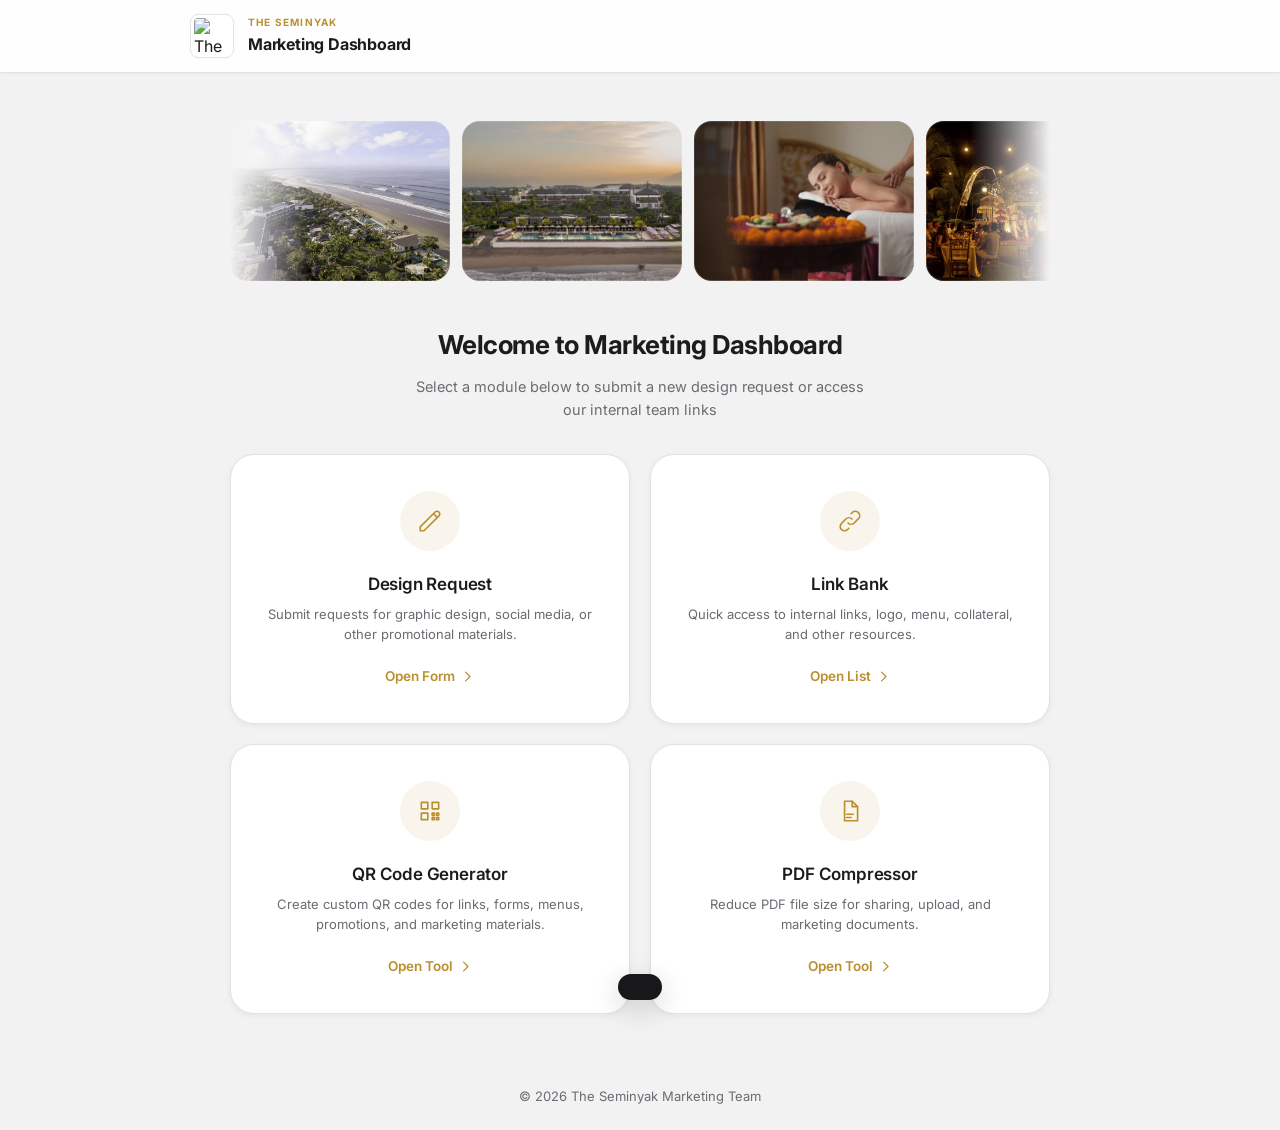
==== commit b55b71f7: "Update index.html" ====
--- a/index.html
+++ b/index.html
@@ -314,8 +314,5 @@
     });
   </script>
 
-  <script src="config.js"></script>
-  <script src="ai-widget.js"></script>
-
 </body>
 </html>
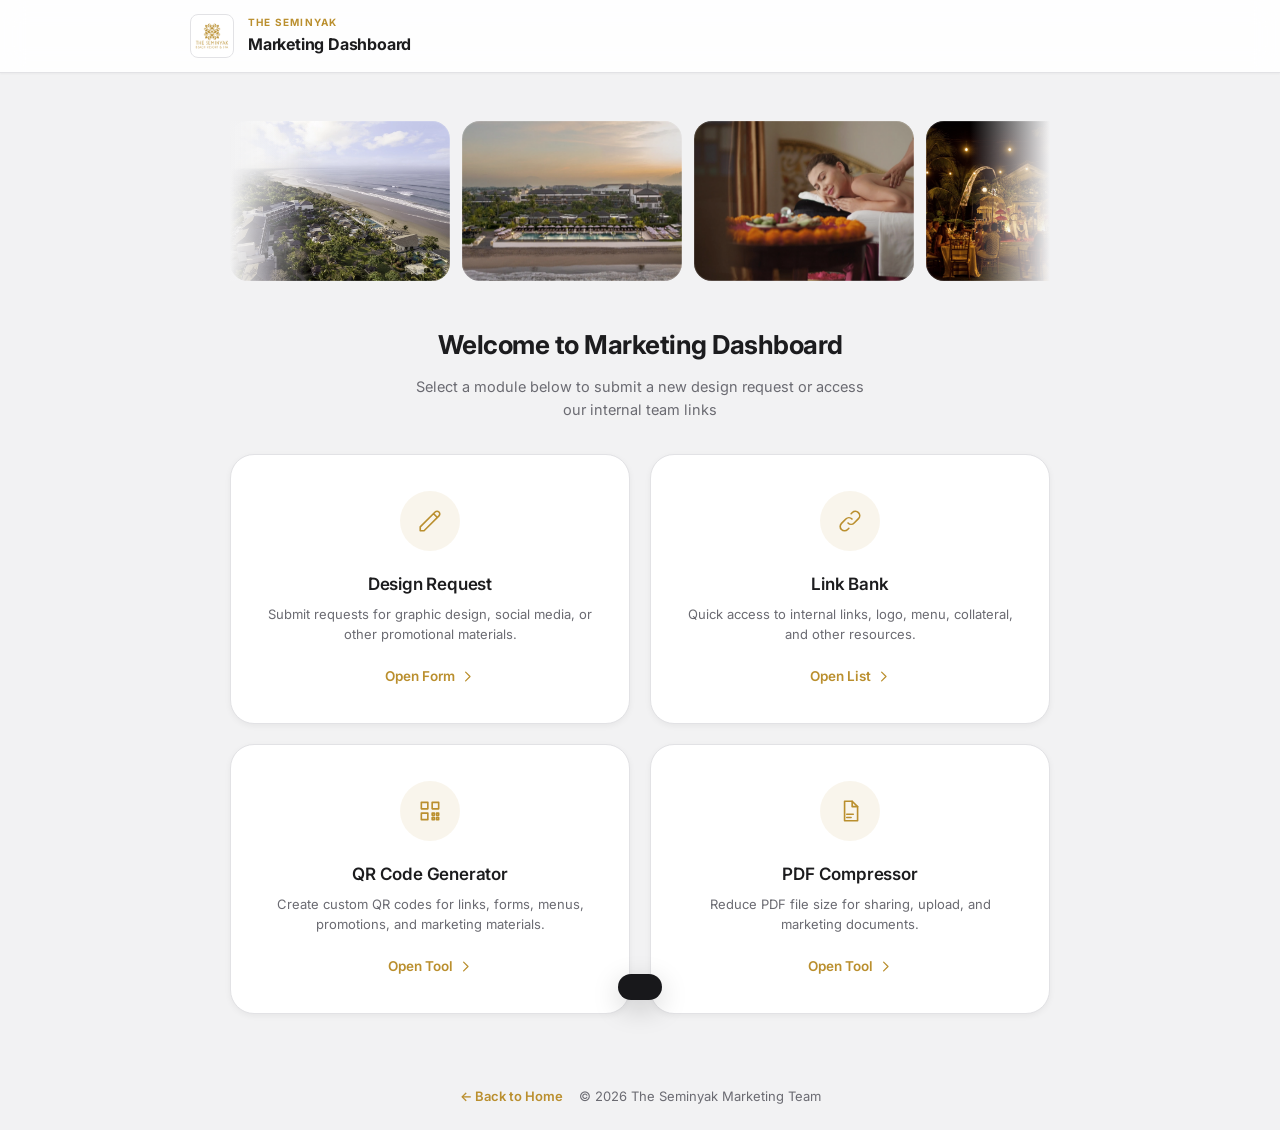
==== commit 466b9f0d: "Add files via upload" ====
--- a/index.html
+++ b/index.html
@@ -200,7 +200,7 @@
 
   <header>
     <div class="header-content">
-      <img src="https://cdn-5d8995b3f911c90950a6130b.closte.com/wp-content/uploads/2024/08/the-seminyak-logo-aug24v1.png" alt="The Seminyak Logo">
+      <img src="images/Logo.png" alt="The Seminyak Logo">
       <div class="brand-block">
         <span class="brand-eyebrow">The Seminyak</span>
         <span class="brand-name">Marketing Dashboard</span>
@@ -296,6 +296,7 @@
   </main>
 
   <footer>
+    <a href="index.html">&larr; Back to Home</a>
     <span>&copy; 2026 The Seminyak Marketing Team</span>
   </footer>
 
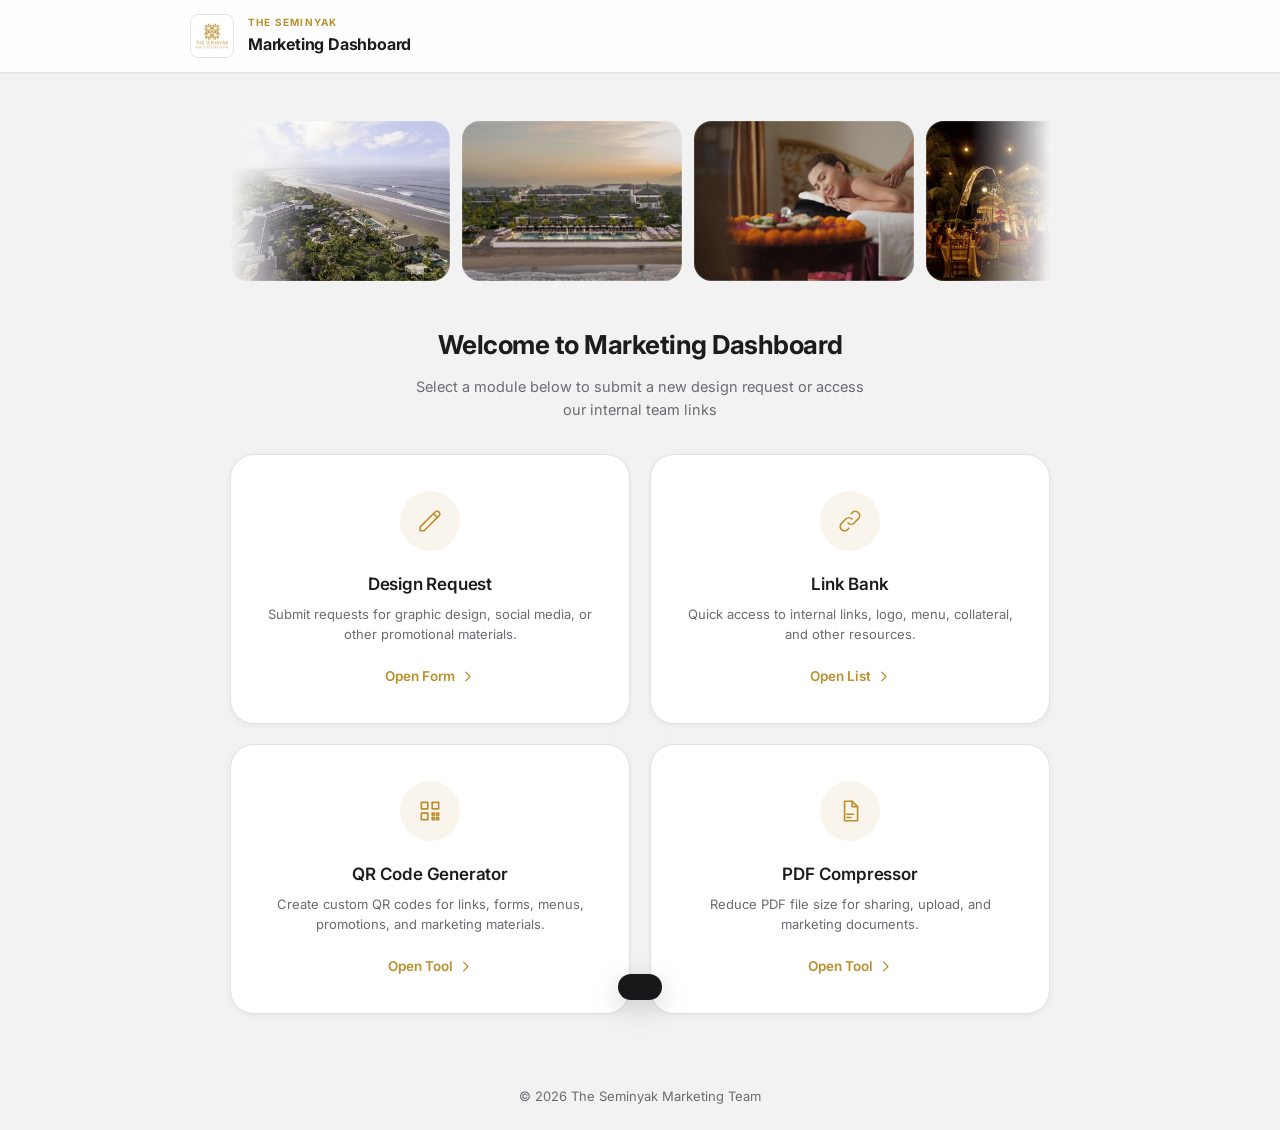
==== commit 3ec1e9bb: "Add files via upload" ====
--- a/index.html
+++ b/index.html
@@ -296,7 +296,6 @@
   </main>
 
   <footer>
-    <a href="index.html">&larr; Back to Home</a>
     <span>&copy; 2026 The Seminyak Marketing Team</span>
   </footer>
 
--- a/styles.css
+++ b/styles.css
@@ -89,6 +89,37 @@
   padding: 3px;
   background: var(--surface);
   flex-shrink: 0;
+}
+
+.header-home-link {
+  width: 40px;
+  height: 40px;
+  margin-left: auto;
+  display: grid;
+  place-items: center;
+  flex-shrink: 0;
+  color: var(--gold);
+  background: var(--gold-tint);
+  border: 1px solid rgba(186, 143, 46, 0.28);
+  border-radius: var(--radius-sm);
+  text-decoration: none;
+  transition: background var(--transition), color var(--transition), border-color var(--transition);
+}
+
+.header-home-link svg {
+  width: 20px;
+  height: 20px;
+}
+
+.header-home-link:hover {
+  color: #fff;
+  background: var(--gold);
+  border-color: var(--gold);
+}
+
+.header-home-link:focus-visible {
+  outline: 3px solid var(--gold-shadow);
+  outline-offset: 2px;
 }
 
 .brand-block {
@@ -1164,6 +1195,7 @@
 @media (max-width: 480px) {
   main { padding: 24px 14px; }
   .header-content img { width: 38px; height: 38px; }
+  .header-home-link { width: 38px; height: 38px; }
   .brand-name { font-size: 15px; }
   footer { flex-direction: column; gap: 6px; }
 }
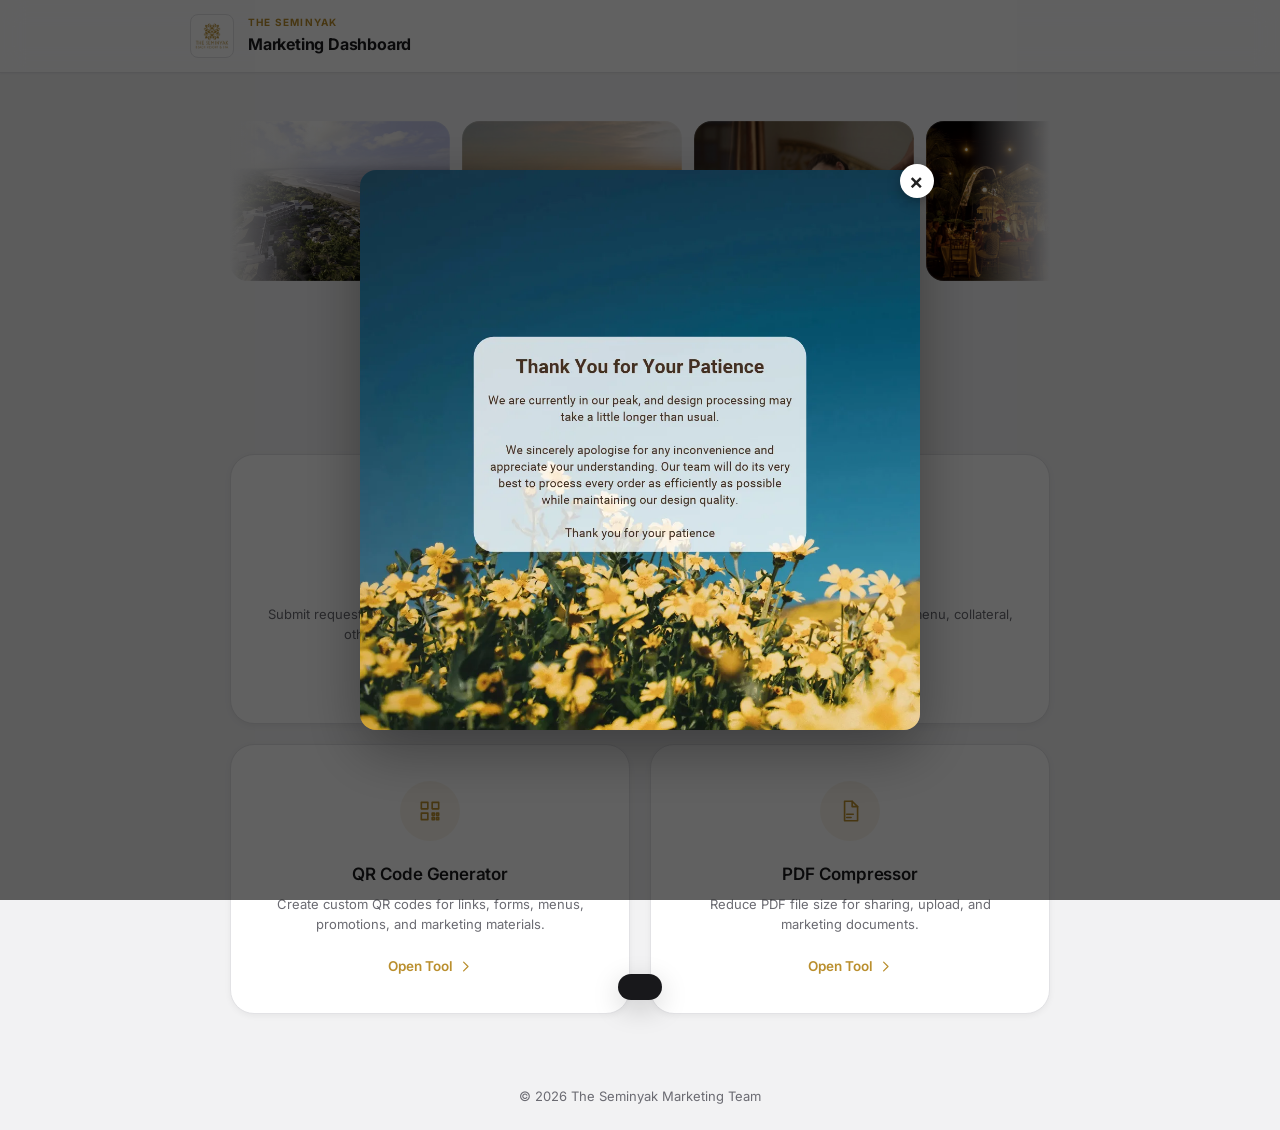
==== commit d64f7a46: "Update popup index.html" ====
--- a/index.html
+++ b/index.html
@@ -194,6 +194,79 @@
       .nav-grid { grid-template-columns: 1fr; }
       .home-title { font-size: 22px; }
     }
+
+    /* ─── Image Popup ─── */
+    .popup-overlay {
+      position: fixed;
+      inset: 0;
+      z-index: 9999;
+      display: flex;
+      align-items: center;
+      justify-content: center;
+      padding: 20px;
+      background: rgba(0, 0, 0, 0.62);
+      opacity: 0;
+      visibility: hidden;
+      pointer-events: none;
+      transition: opacity 0.3s ease, visibility 0.3s ease;
+    }
+
+    .popup-overlay.show {
+      opacity: 1;
+      visibility: visible;
+      pointer-events: auto;
+    }
+
+    .popup-box {
+      position: relative;
+      max-width: min(92vw, 560px);
+      max-height: 88vh;
+      transform: translateY(12px) scale(0.97);
+      transition: transform 0.35s cubic-bezier(0.23, 1, 0.32, 1);
+    }
+
+    .popup-overlay.show .popup-box {
+      transform: translateY(0) scale(1);
+    }
+
+    .popup-box img {
+      display: block;
+      max-width: 100%;
+      max-height: 88vh;
+      width: auto;
+      height: auto;
+      margin: 0 auto;
+      border-radius: 16px;
+      box-shadow: 0 20px 60px rgba(0, 0, 0, 0.35);
+      object-fit: contain;
+    }
+
+    .popup-close {
+      position: absolute;
+      top: -14px;
+      right: -14px;
+      width: 34px;
+      height: 34px;
+      border-radius: 50%;
+      border: none;
+      background: #fff;
+      color: #222;
+      font-size: 22px;
+      line-height: 1;
+      display: flex;
+      align-items: center;
+      justify-content: center;
+      cursor: pointer;
+      box-shadow: 0 4px 14px rgba(0, 0, 0, 0.3);
+      transition: transform 0.2s ease;
+      padding: 0;
+    }
+
+    .popup-close:hover { transform: scale(1.1); }
+
+    @media (max-width: 600px) {
+      .popup-close { top: -10px; right: -6px; }
+    }
   </style>
 </head>
 <body>
@@ -301,6 +374,13 @@
 
   <div id="toast"></div>
 
+  <div class="popup-overlay" id="popupOverlay" role="dialog" aria-modal="true" aria-label="Announcement">
+    <div class="popup-box">
+      <button type="button" class="popup-close" id="popupClose" aria-label="Close">&times;</button>
+      <img id="popupImg" alt="">
+    </div>
+  </div>
+
   <script>
     const BASE_URL = 'https://ygyg17.github.io/Design-req/images/';
     const files = ['Image01.webp','Image02.webp','Image03.webp','Image04.webp','Image05.webp','Image06.webp','Image07.webp'];
@@ -314,5 +394,54 @@
     });
   </script>
 
+  <script>
+    /* ─── Image Popup ─── */
+    const POPUP_ENABLED          = true;               // true = tampil, false = nonaktif
+    const POPUP_IMAGE            = 'images/popup.webp'; // lokasi gambar popup
+    const POPUP_ONCE_PER_SESSION = true;               // true = sekali per sesi browser, false = setiap halaman dibuka
+    const POPUP_STORAGE_KEY      = 'ts_home_popup_seen';
+
+    (function initPopup() {
+      if (!POPUP_ENABLED) return;
+
+      try {
+        if (POPUP_ONCE_PER_SESSION && sessionStorage.getItem(POPUP_STORAGE_KEY)) return;
+      } catch (e) {}
+
+      const overlay  = document.getElementById('popupOverlay');
+      const popupImg = document.getElementById('popupImg');
+      const closeBtn = document.getElementById('popupClose');
+      if (!overlay || !popupImg || !closeBtn) return;
+
+      function closePopup() {
+        overlay.classList.remove('show');
+        document.body.style.overflow = '';
+        document.removeEventListener('keydown', onKeydown);
+        try { sessionStorage.setItem(POPUP_STORAGE_KEY, '1'); } catch (e) {}
+      }
+
+      function onKeydown(e) {
+        if (e.key === 'Escape') closePopup();
+      }
+
+      function openPopup() {
+        overlay.classList.add('show');
+        document.body.style.overflow = 'hidden';
+        document.addEventListener('keydown', onKeydown);
+      }
+
+      closeBtn.addEventListener('click', closePopup);
+      overlay.addEventListener('click', e => { if (e.target === overlay) closePopup(); });
+
+      const preload = new Image();
+      preload.onload = () => {
+        popupImg.src = POPUP_IMAGE;
+        openPopup();
+      };
+      preload.onerror = () => {};
+      preload.src = POPUP_IMAGE;
+    })();
+  </script>
+
 </body>
 </html>
--- a/styles.css
+++ b/styles.css
@@ -1,9 +1,5 @@
-/* ══════════════════════════════════════════════════════════════
-   THE SEMINYAK — GRAPHIC DESIGN FORM
-   styles.css
-   ══════════════════════════════════════════════════════════════ */
-
-/* ── Brand Tokens ─────────────────────────────────────────── */
+
+
 :root {
   --bg:              #f2f2f3;
   --surface:         #ffffff;
@@ -43,9 +39,7 @@
   --shadow-md: 0 8px 24px rgba(0,0,0,0.06), 0 2px 6px rgba(0,0,0,0.04);
 
   --transition: 0.2s ease;
-}
-
-/* ── Reset ────────────────────────────────────────────────── */
+}
 *, *::before, *::after { box-sizing: border-box; margin: 0; padding: 0; }
 
 body {
@@ -57,9 +51,7 @@
   display: flex;
   flex-direction: column;
   -webkit-font-smoothing: antialiased;
-}
-
-/* ── Header ───────────────────────────────────────────────── */
+}
 header {
   background: rgba(255, 255, 255, 0.92);
   backdrop-filter: blur(12px);
@@ -141,18 +133,14 @@
   font-weight: 700;
   color: var(--text);
   letter-spacing: -0.2px;
-}
-
-/* ── Main ─────────────────────────────────────────────────── */
+}
 main {
   flex: 1;
   padding: 48px 20px;
   display: flex;
   justify-content: center;
   align-items: flex-start;
-}
-
-/* ── Card ─────────────────────────────────────────────────── */
+}
 .card {
   background: var(--surface);
   width: 100%;
@@ -161,9 +149,7 @@
   border-radius: var(--radius-xl);
   box-shadow: var(--shadow-md);
   border: 1px solid rgba(0,0,0,0.04);
-}
-
-/* ── Card Heading ─────────────────────────────────────────── */
+}
 .card-heading {
   margin-bottom: 28px;
 }
@@ -182,9 +168,7 @@
   color: var(--text-muted);
   line-height: 1.5;
   font-weight: 400;
-}
-
-/* ── Notice ───────────────────────────────────────────────── */
+}
 .notice {
   background: var(--gold-tint);
   color: var(--gold-hover);
@@ -200,9 +184,7 @@
   line-height: 1.45;
 }
 
-.notice svg { flex-shrink: 0; }
-
-/* ── Form Layout ──────────────────────────────────────────── */
+.notice svg { flex-shrink: 0; }
 .form-row {
   display: grid;
   grid-template-columns: 1fr 1fr;
@@ -239,9 +221,7 @@
   font-weight: 500;
   margin-top: 5px;
   min-height: 16px;
-}
-
-/* ── Inputs ───────────────────────────────────────────────── */
+}
 input[type="text"],
 input[type="email"],
 input[type="date"],
@@ -275,9 +255,7 @@
   resize: vertical;
   min-height: 110px;
   line-height: 1.6;
-}
-
-/* ── Select ───────────────────────────────────────────────── */
+}
 .select-wrapper {
   position: relative;
 }
@@ -311,9 +289,7 @@
   transform: translateY(-50%);
   pointer-events: none;
   color: var(--text-muted);
-}
-
-/* ── File Upload ──────────────────────────────────────────── */
+}
 .file-drop-area {
   position: relative;
   display: flex;
@@ -372,9 +348,7 @@
 .file-submsg {
   font-size: 12px;
   color: var(--text-muted);
-}
-
-/* ── Button ───────────────────────────────────────────────── */
+}
 button {
   background: var(--gold);
   color: #fff;
@@ -476,9 +450,7 @@
   cursor: pointer;
 }
 
-.link-btn:hover { color: var(--gold-hover); transform: none; box-shadow: none; }
-
-/* ── Spinner ──────────────────────────────────────────────── */
+.link-btn:hover { color: var(--gold-hover); transform: none; box-shadow: none; }
 .spinner {
   display: none;
   width: 17px;
@@ -490,9 +462,7 @@
   flex-shrink: 0;
 }
 
-@keyframes spin { to { transform: rotate(360deg); } }
-
-/* ── Toast ────────────────────────────────────────────────── */
+@keyframes spin { to { transform: rotate(360deg); } }
 #toast {
   position: fixed;
   bottom: -100px;
@@ -512,9 +482,7 @@
 
 #toast.show    { bottom: 28px; }
 #toast.success { background: var(--success); }
-#toast.error   { background: var(--error); }
-
-/* ── Footer ───────────────────────────────────────────────── */
+#toast.error   { background: var(--error); }
 footer {
   text-align: center;
   padding: 24px;
@@ -532,19 +500,12 @@
   font-weight: 600;
 }
 
-footer a:hover { text-decoration: underline; }
-
-/* ═══════════════════════════════════════════════════════════
-   ADMIN DASHBOARD
-   ══════════════════════════════════════════════════════════ */
-
-/* ── Login Card ───────────────────────────────────────────── */
+footer a:hover { text-decoration: underline; }
+
 .login-card {
   max-width: 440px;
   margin: 0 auto;
-}
-
-/* ── Dashboard Card ───────────────────────────────────────── */
+}
 .dashboard-card {
   max-width: 1040px;
   padding: 36px 40px;
@@ -587,9 +548,7 @@
   padding: 9px 36px 9px 12px;
   font-size: 13.5px;
   border-radius: var(--radius-sm);
-}
-
-/* ── Stats Strip ──────────────────────────────────────────── */
+}
 .stats-strip {
   display: flex;
   gap: 10px;
@@ -613,9 +572,7 @@
 .stat-pill--done    { background: var(--success-bg); border-color: var(--success-border); color: var(--success); }
 
 .stat-num   { font-size: 16px; font-weight: 700; }
-.stat-label { font-size: 12px; font-weight: 500; opacity: 0.85; }
-
-/* ── Table ────────────────────────────────────────────────── */
+.stat-label { font-size: 12px; font-weight: 500; opacity: 0.85; }
 .table-wrapper {
   overflow-x: auto;
   border-radius: var(--radius-lg);
@@ -675,9 +632,7 @@
   flex-wrap: nowrap;
 }
 
-.action-cell { white-space: nowrap; }
-
-/* ── Requester Cell ───────────────────────────────────────── */
+.action-cell { white-space: nowrap; }
 .requester-cell {
   display: flex;
   flex-direction: column;
@@ -692,14 +647,10 @@
 .requester-email {
   font-size: 12px;
   color: var(--text-muted);
-}
-
-/* ── Date Cell ────────────────────────────────────────────── */
+}
 .date-cell { color: var(--text-muted); font-size: 13px; }
 
-.date-cell.overdue { color: var(--error); font-weight: 600; }
-
-/* ── Note Cell ────────────────────────────────────────────── */
+.date-cell.overdue { color: var(--error); font-weight: 600; }
 .note-text {
   display: block;
   max-width: 240px;
@@ -708,9 +659,7 @@
   font-size: 13px;
   color: var(--text-muted);
   line-height: 1.45;
-}
-
-/* ── File Link ────────────────────────────────────────────── */
+}
 .file-link {
   display: inline-flex;
   align-items: center;
@@ -721,9 +670,7 @@
   font-size: 13px;
 }
 
-.file-link:hover { color: var(--gold-hover); text-decoration: underline; }
-
-/* ── Badges ───────────────────────────────────────────────── */
+.file-link:hover { color: var(--gold-hover); text-decoration: underline; }
 .badge {
   display: inline-block;
   padding: 3px 10px;
@@ -744,9 +691,7 @@
   background: var(--success-bg);
   color: var(--success);
   border-color: var(--success-border);
-}
-
-/* ── Done Check ───────────────────────────────────────────── */
+}
 .done-check {
   display: inline-flex;
   align-items: center;
@@ -754,9 +699,7 @@
   font-size: 12.5px;
   font-weight: 600;
   color: var(--success);
-}
-
-/* ── Loading Dots ─────────────────────────────────────────── */
+}
 .loading-dots {
   display: inline-flex;
   gap: 4px;
@@ -779,9 +722,7 @@
 @keyframes bounce {
   0%, 80%, 100% { transform: scale(0.7); opacity: 0.5; }
   40%            { transform: scale(1);   opacity: 1; }
-}
-
-/* ── Error Field (Login) ──────────────────────────────────── */
+}
 #loginError {
   display: block;
   font-size: 13px;
@@ -789,13 +730,8 @@
   font-weight: 500;
   margin-bottom: 10px;
   min-height: 18px;
-}
-
-/* ═══════════════════════════════════════════════════════════
-   ADMIN HUB — extracted from inline styles
-   ══════════════════════════════════════════════════════════ */
-
-/* ── Header (admin variant) ──────────────────────────────── */
+}
+
 .admin-header-row {
   justify-content: space-between;
   width: 100%;
@@ -833,9 +769,7 @@
 
 .admin-main { padding-top: 32px; }
 
-.admin-dashboard-card { max-width: 1040px; width: 100%; }
-
-/* ── Tab Bar ──────────────────────────────────────────────── */
+.admin-dashboard-card { max-width: 1040px; width: 100%; }
 .admin-tab-bar {
   display: flex;
   gap: 10px;
@@ -858,13 +792,9 @@
   border-color: var(--gold) !important;
 }
 
-.admin-logout-btn { margin-left: auto; }
-
-/* ── Table variants ───────────────────────────────────────── */
+.admin-logout-btn { margin-left: auto; }
 .admin-table--clickable { cursor: pointer; }
-.admin-table--static    { cursor: default; }
-
-/* ── Link Bank ────────────────────────────────────────────── */
+.admin-table--static    { cursor: default; }
 .link-bank-view { display: none; }
 
 .link-form-panel {
@@ -935,9 +865,7 @@
 .btn-action--copied {
   background: var(--success-bg) !important;
   color: var(--success) !important;
-}
-
-/* ── Modal ────────────────────────────────────────────────── */
+}
 .modal-overlay {
   display: none;
   position: fixed;
@@ -1088,9 +1016,7 @@
   background: var(--error-bg);
   transform: none;
   box-shadow: none;
-}
-
-/* ── Confirm Dialog ───────────────────────────────────────── */
+}
 .confirm-overlay {
   display: none;
   position: fixed;
@@ -1154,12 +1080,7 @@
   border: none;
 }
 
-.confirm-delete-btn .spinner { border-top-color: #fff; }
-
-/* ═══════════════════════════════════════════════════════════
-   RESPONSIVE
-   ══════════════════════════════════════════════════════════ */
-
+.confirm-delete-btn .spinner { border-top-color: #fff; }
 @media (max-width: 720px) {
   .card {
     padding: 28px 24px;
@@ -1198,9 +1119,7 @@
   .header-home-link { width: 38px; height: 38px; }
   .brand-name { font-size: 15px; }
   footer { flex-direction: column; gap: 6px; }
-}
-
-/* The Seminyak Assistant */
+}
 .ai-assistant,
 .ai-assistant * {
   box-sizing: border-box;
